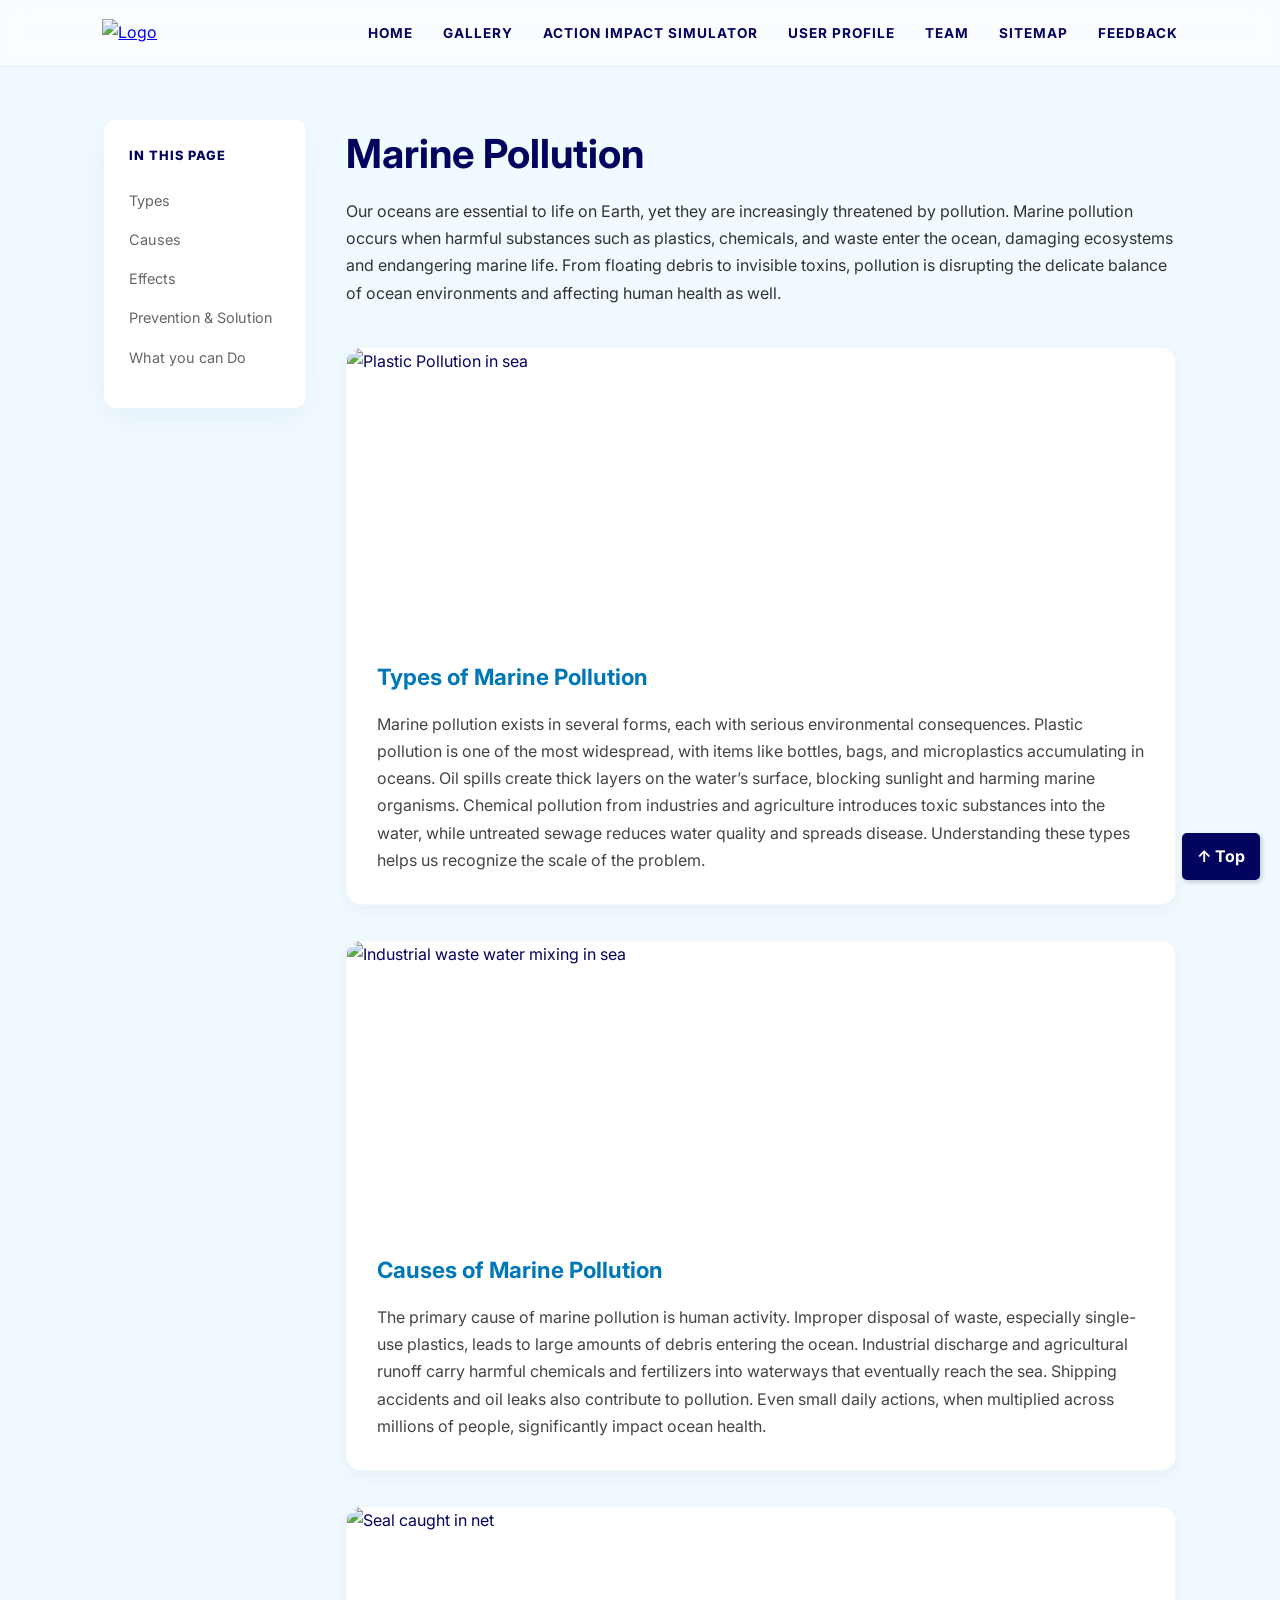
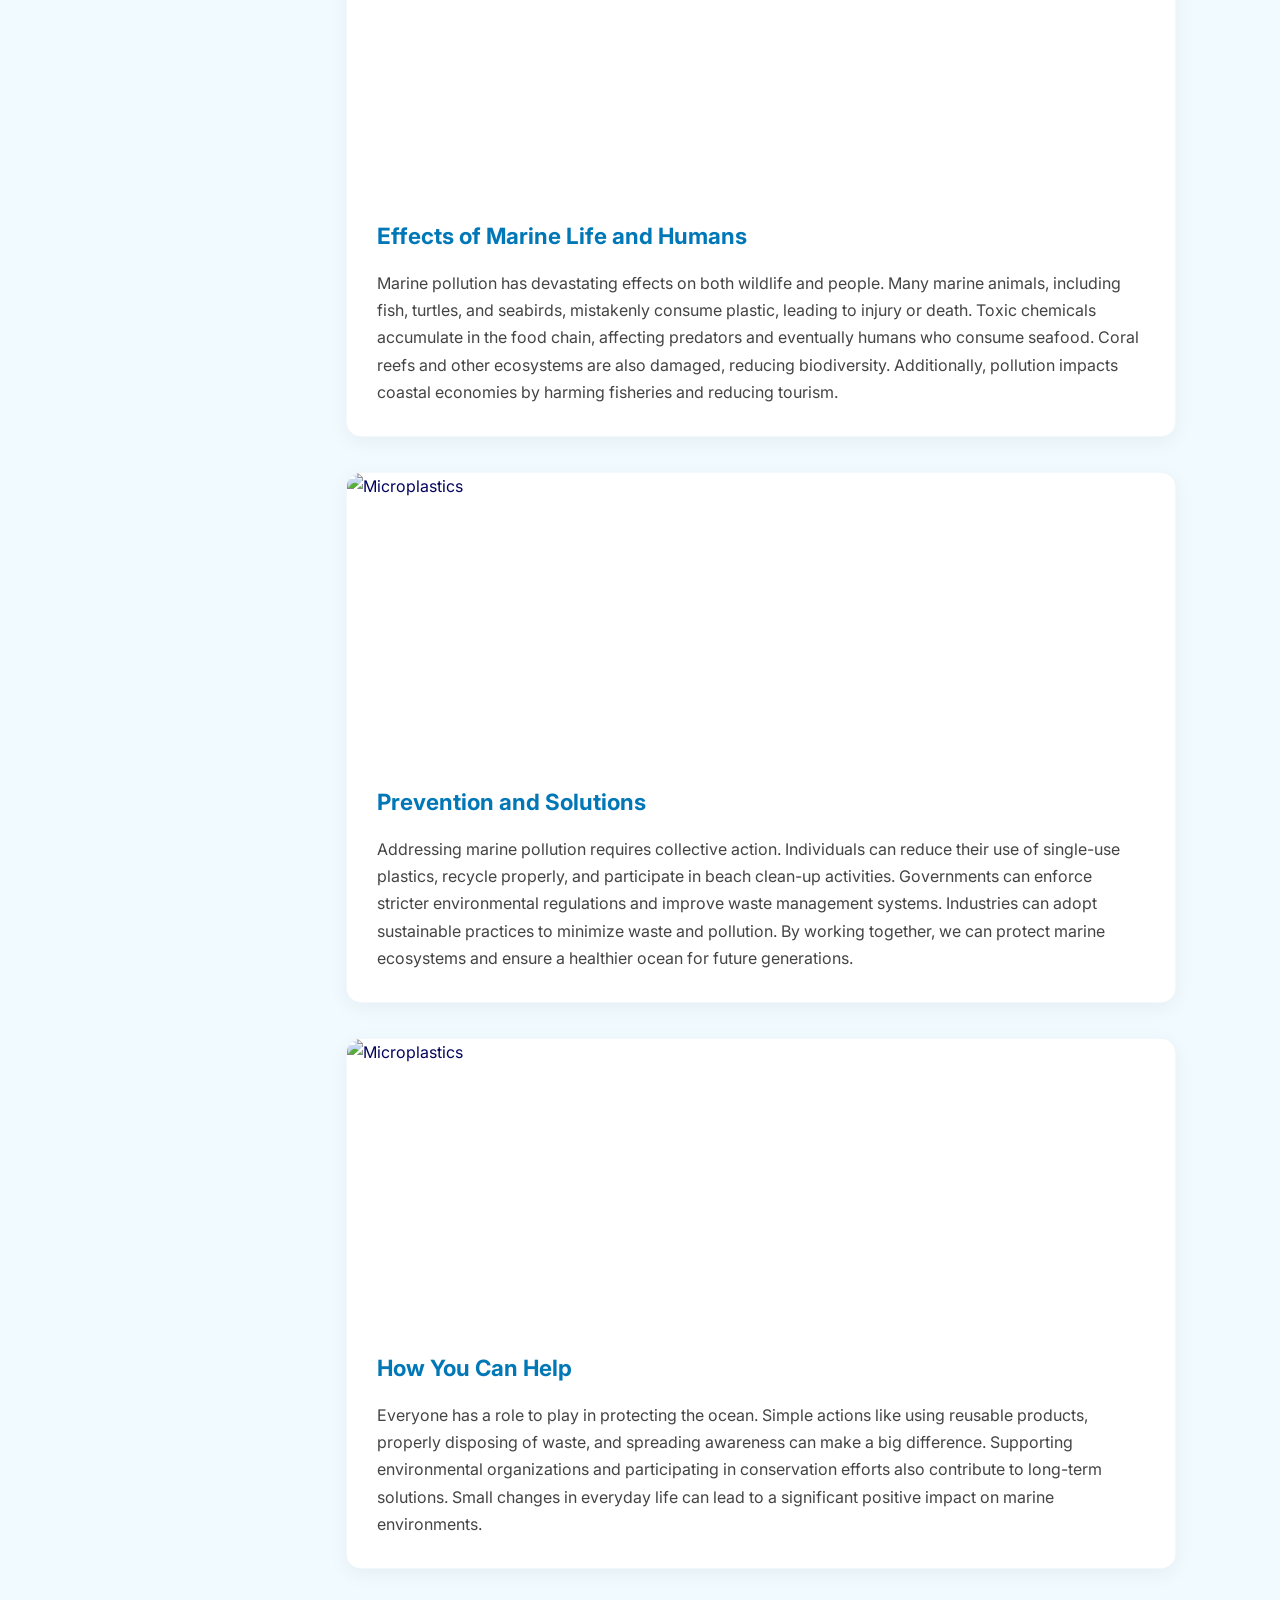
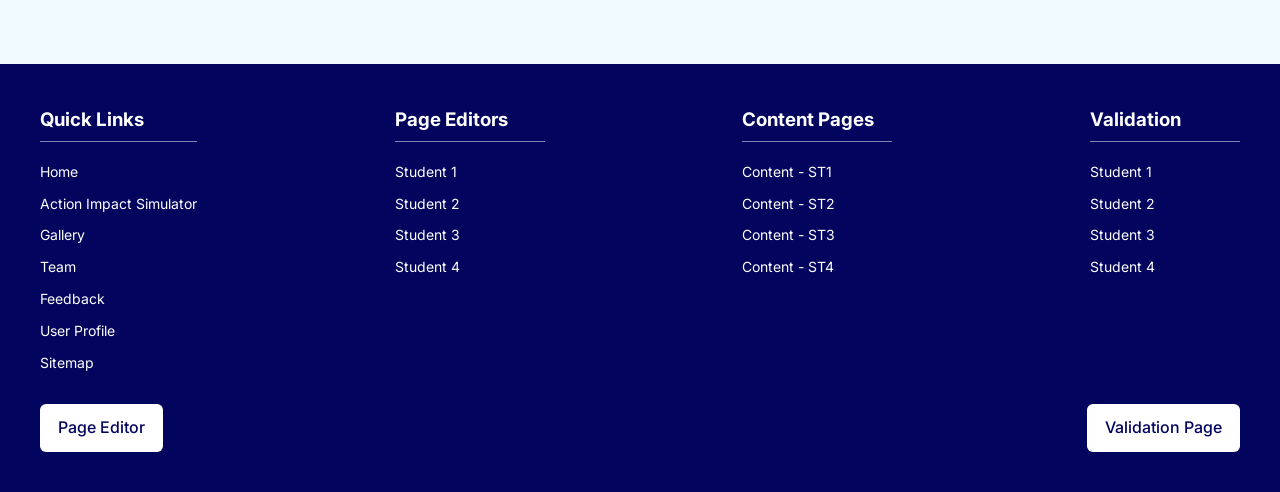
==== content_ST1.html @ d45e1ac7 "Add files via upload" ====
<!DOCTYPE html>
<html lang="en">
<head>
    <meta charset="UTF-8">
    <meta name="viewport" content="width=device-width, initial-scale=1.0">
    <title>Plastic Pollution | Life Below Water</title>
    <link rel="stylesheet" href="Global.css">
    <link rel="stylesheet" href="content_ST1.css">
    <link href="https://fonts.googleapis.com/css2?family=Inter:wght@400;700&family=Outfit:wght@400;700&display=swap"
        rel="stylesheet">
</head>
<body id="top">

    <header>
        <a href="Home.html" class="logo">
            <img src="Images/Student1_image18.png" alt="Logo">
        </a>

        <nav>
            <ul>
                <li><a href="Home.html">Home</a></li>
                <li><a href="Gallery.html">Gallery</a></li>
                <li><a href="Peer.html">Action Impact Simulator</a></li>
                <li><a href="Peer.html">User Profile</a></li>
                <li><a href="Peer.html">Team</a></li>
                <li><a href="Peer.html">Sitemap</a></li>
                <li><a href="Peer.html">Feedback</a></li>
            </ul>
        </nav>
    </header>

    <main class="page-wrapper">
        <aside class="side-nav">
            <div class="side-nav-title">In this Page</div>
            <ul>
                <li><a href="#types">Types</a></li>
                <li><a href="#causes">Causes</a></li>
                <li><a href="#effects">Effects</a></li>
                <li><a href="#remedy">Prevention & Solution</a></li>
                <li><a href="#action">What you can Do</a></li>
            </ul>
        </aside>

        <div class="content-container">
            <section class="intro-box">
                <h1>Marine Pollution</h1>
                <p>Our oceans are essential to life on Earth, yet they are increasingly threatened by pollution. Marine pollution occurs when harmful substances such as plastics, chemicals, and waste enter the ocean, damaging ecosystems and endangering marine life. From floating debris to invisible toxins, pollution is disrupting the delicate balance of ocean environments and affecting human health as well.</p>
            </section>

            <section id="types" class="content-card">
                <div class="card-image">
                    <img src="Images/Student1_image12.jpg" alt="Plastic Pollution in sea">
                </div>
                <div class="card-text">
                    <h2>Types of Marine Pollution</h2>
                    <p>Marine pollution exists in several forms, each with serious environmental consequences. Plastic pollution is one of the most widespread, with items like bottles, bags, and microplastics accumulating in oceans. Oil spills create thick layers on the water’s surface, blocking sunlight and harming marine organisms. Chemical pollution from industries and agriculture introduces toxic substances into the water, while untreated sewage reduces water quality and spreads disease. Understanding these types helps us recognize the scale of the problem.</p>
                </div>
            </section>

            <section id="causes" class="content-card">
                <div class="card-image">
                    <img src="Images/Student1_image13.jpg" alt="Industrial waste water mixing in sea">
                </div>
                <div class="card-text">
                    <h2>Causes of Marine Pollution</h2>
                    <p>The primary cause of marine pollution is human activity. Improper disposal of waste, especially single-use plastics, leads to large amounts of debris entering the ocean. Industrial discharge and agricultural runoff carry harmful chemicals and fertilizers into waterways that eventually reach the sea. Shipping accidents and oil leaks also contribute to pollution. Even small daily actions, when multiplied across millions of people, significantly impact ocean health.</p>
                </div>
            </section>

            <section id="effects" class="content-card">
                <div class="card-image">
                    <img src="Images/Student1_image14.jpg" alt="Seal caught in net">
                </div>
                <div class="card-text">
                    <h2>Effects of Marine Life and Humans</h2>
                    <p>Marine pollution has devastating effects on both wildlife and people. Many marine animals, including fish, turtles, and seabirds, mistakenly consume plastic, leading to injury or death. Toxic chemicals accumulate in the food chain, affecting predators and eventually humans who consume seafood. Coral reefs and other ecosystems are also damaged, reducing biodiversity. Additionally, pollution impacts coastal economies by harming fisheries and reducing tourism.</p>
                </div>
            </section>

            <section id="remedy" class="content-card">
                <div class="card-image">
                    <img src="Images/Student1_image15.jpg" alt="Microplastics">
                </div>
                <div class="card-text">
                    <h2>Prevention and Solutions</h2>
                    <p>Addressing marine pollution requires collective action. Individuals can reduce their use of single-use plastics, recycle properly, and participate in beach clean-up activities. Governments can enforce stricter environmental regulations and improve waste management systems. Industries can adopt sustainable practices to minimize waste and pollution. By working together, we can protect marine ecosystems and ensure a healthier ocean for future generations.</p>
                </div>
            </section>

            <section id="action" class="content-card">
                <div class="card-image">
                    <img src="Images/Student1_image16.jpg" alt="Microplastics">
                </div>
                <div class="card-text">
                    <h2>How You Can Help</h2>
                    <p>Everyone has a role to play in protecting the ocean. Simple actions like using reusable products, properly disposing of waste, and spreading awareness can make a big difference. Supporting environmental organizations and participating in conservation efforts also contribute to long-term solutions. Small changes in everyday life can lead to a significant positive impact on marine environments.</p>
                </div>
            </section>
        </div>
    </main>

    <a href="#top" class="top-button">↑ Top</a>

    <footer class="footer">

        <div class="footer-container">

        <div class="footer-column">
        <h3>Quick Links</h3>
        <a href="Home.html">Home</a>
        <a href="Peer.html">Action Impact Simulator</a>
        <a href="Gallery.html">Gallery</a>
        <a href="Peer.html">Team</a>
        <a href="Peer.html">Feedback</a>
        <a href="Peer.html">User Profile</a>
        <a href="Peer.html">Sitemap</a>
        </div>

        <div class="footer-column">
        <h3>Page Editors</h3>
        <a href="pageEditor_ST1.html">Student 1</a>
        <a href="Peer.html">Student 2</a>
        <a href="Peer.html">Student 3</a>
        <a href="Peer.html">Student 4</a>
        </div>

        <div class="footer-column">
        <h3>Content Pages</h3>
        <a href="content_ST1.html">Content - ST1</a>
        <a href="Peer.html">Content - ST2</a>
        <a href="Peer.html">Content - ST3</a>
        <a href="Peer.html">Content - ST4</a>
        </div>

        <div class="footer-column">
        <h3>Validation</h3>
        <a href="validation_ST1.html">Student 1</a>
        <a href="Peer.html">Student 2</a>
        <a href="Peer.html">Student 3</a>
        <a href="Peer.html">Student 4</a>
        </div>

    </div>


    <div class="footer-bottom">
        <a href="pageEditor_ST1.html" class="footer-btn">Page Editor</a>
        <a href="validation_ST1.html" class="footer-btn">Validation Page</a>
    </div>

    </footer>


</body>
</html>
---- Global.css ----
:root {
    --primary: #0077b6;       
    --secondary: #48cae4;     
    --dark: #03045e;          
    --white: #ffffff;
    --glass: rgba(255, 255, 255, 0.649);
    --transition: all 0.5s cubic-bezier(0.165, 0.84, 0.44, 1);
}

* {
    margin: 0;
    padding: 0;
    box-sizing: border-box;
}

body {
    font-family: 'Inter', sans-serif;
    background-color: #f0faff;
    color: var(--dark);
    line-height: 1.7;
    overflow-x: hidden;
}

header {
    background: var(--glass);
    backdrop-filter: blur(15px);
    -webkit-backdrop-filter: blur(15px);
    padding: 1.2rem 8%;
    display: flex;
    justify-content: space-between;
    align-items: center;
    position: fixed;
    top: 0;
    width: 100%;
    z-index: 1000;
    border-bottom: 1px solid rgba(0, 119, 182, 0.1);
}

.logo {
    display: flex;
    align-items: center;
    transition: var(--transition);
}

.logo img {
    max-height: 50px; 
    width: auto;
    object-fit: contain; 
}

.logo:hover {
    opacity: 0.8; 
}
nav ul {
    display: flex;
    list-style: none;
    gap: 30px;
}

nav a {
    text-decoration: none;
    color: var(--dark);
    font-size: 0.85rem;
    font-weight: 700;
    text-transform: uppercase;
    letter-spacing: 1px;
    transition: var(--transition);
}

nav a:hover, nav a.active { color: var(--primary); }

.footer {
  background-color: #03045e;
  color: white;
  padding: 40px 20px;
  margin-top: 0;
}

.footer-container {
  display: flex;
  justify-content: space-between;
  flex-wrap: wrap;
  max-width: 1200px;
  margin: auto;
}

.footer-column {
  display: flex;
  flex-direction: column;
  gap: 8px;
  min-width: 150px;
}

.footer-column h3 {
  margin-bottom: 10px;
  padding-bottom: 5px;
  border-bottom: 1px solid rgba(255, 255, 255, 0.5);
}

.footer-column a {
  color: white;
  text-decoration: none;
  font-size: 14px;
  transition: 0.3s;
}

.footer-column a:hover {
  text-decoration: underline;
  opacity: 0.8;
}

.footer-bottom {
  margin-top: 30px;
  display: flex;
  justify-content: space-between;
  align-items: center;
  max-width: 1200px;
  margin-left: auto;
  margin-right: auto;
}

.footer-btn {
  background-color: white;
  color:#03045e;
  padding: 10px 18px;
  border-radius: 6px;
  text-decoration: none;
  font-weight: 500;
  transition: 0.3s;
}

.footer-btn:hover {
  background-color: #e0e0e0;
}

.top-button {
      position: fixed;
      bottom: 20px;
      right: 20px;
      background-color: var(--dark);
      color: white;
      padding: 10px 15px;
      border: none;
      border-radius: 5px;
      text-decoration: none;
      font-weight: bold;
      box-shadow: 2px 2px 5px rgba(0,0,0,0.2);
    }

    .top-button:hover {
      background-color: var(--primary);
    }
---- content_ST1.css ----
/* Layout Styling */
.page-wrapper {
    display: flex;
    max-width: 1200px;
    margin: 120px auto 60px; /* Space for the fixed header */
    gap: 40px;
    padding: 0 5%;
}

/* Sidebar Styling using Global Theme */
.side-nav {
    width: 800px;
    position: sticky;
    top: 100px;
    height: fit-content;
    background: white;
    padding: 25px;
    border-radius: 12px;
    box-shadow: 0 10px 30px rgba(3, 4, 94, 0.05);
}

.side-nav-title {
    font-weight: 800;
    color: var(--dark);
    text-transform: uppercase;
    font-size: 0.8rem;
    margin-bottom: 20px;
    letter-spacing: 1px;
}

.side-nav ul { list-style: none; }
.side-nav li { margin-bottom: 12px; }
.side-nav a {
    text-decoration: none;
    color: #666;
    font-size: 0.9rem;
    transition: var(--transition);
}

.side-nav a:hover { color: var(--primary); padding-left: 5px; }

/* Content Sections */
.intro-box { margin-bottom: 40px; }
.intro-box h1 { color: var(--dark); font-size: 2.5rem; margin-bottom: 10px; }
.intro-box p {color: #333;}

.content-card {
    background: white;
    border-radius: 15px;
    overflow: hidden;
    margin-bottom: 35px;
    box-shadow: 0 5px 20px rgba(0,0,0,0.05);
    transition: var(--transition);
    border: 1px solid rgba(0, 119, 182, 0.05);
}

.content-card:hover { transform: translateY(-5px); box-shadow: 0 15px 35px rgba(0,0,0,0.1); }

.card-image { position: relative; height: 280px; }
.card-image img { width: 100%; height: 100%; object-fit: cover; }

.card-text { padding: 30px; }
.card-text h2 { color: var(--primary); margin-bottom: 15px; font-size: 1.4rem; }
.card-text p { color: #444; font-size: 1rem; }

/* Responsive Adjustments */
@media (max-width: 900px) {
    .page-wrapper { flex-direction: column; margin-top: 100px; }
    .side-nav { width: 100%; position: relative; top: 0; }
}
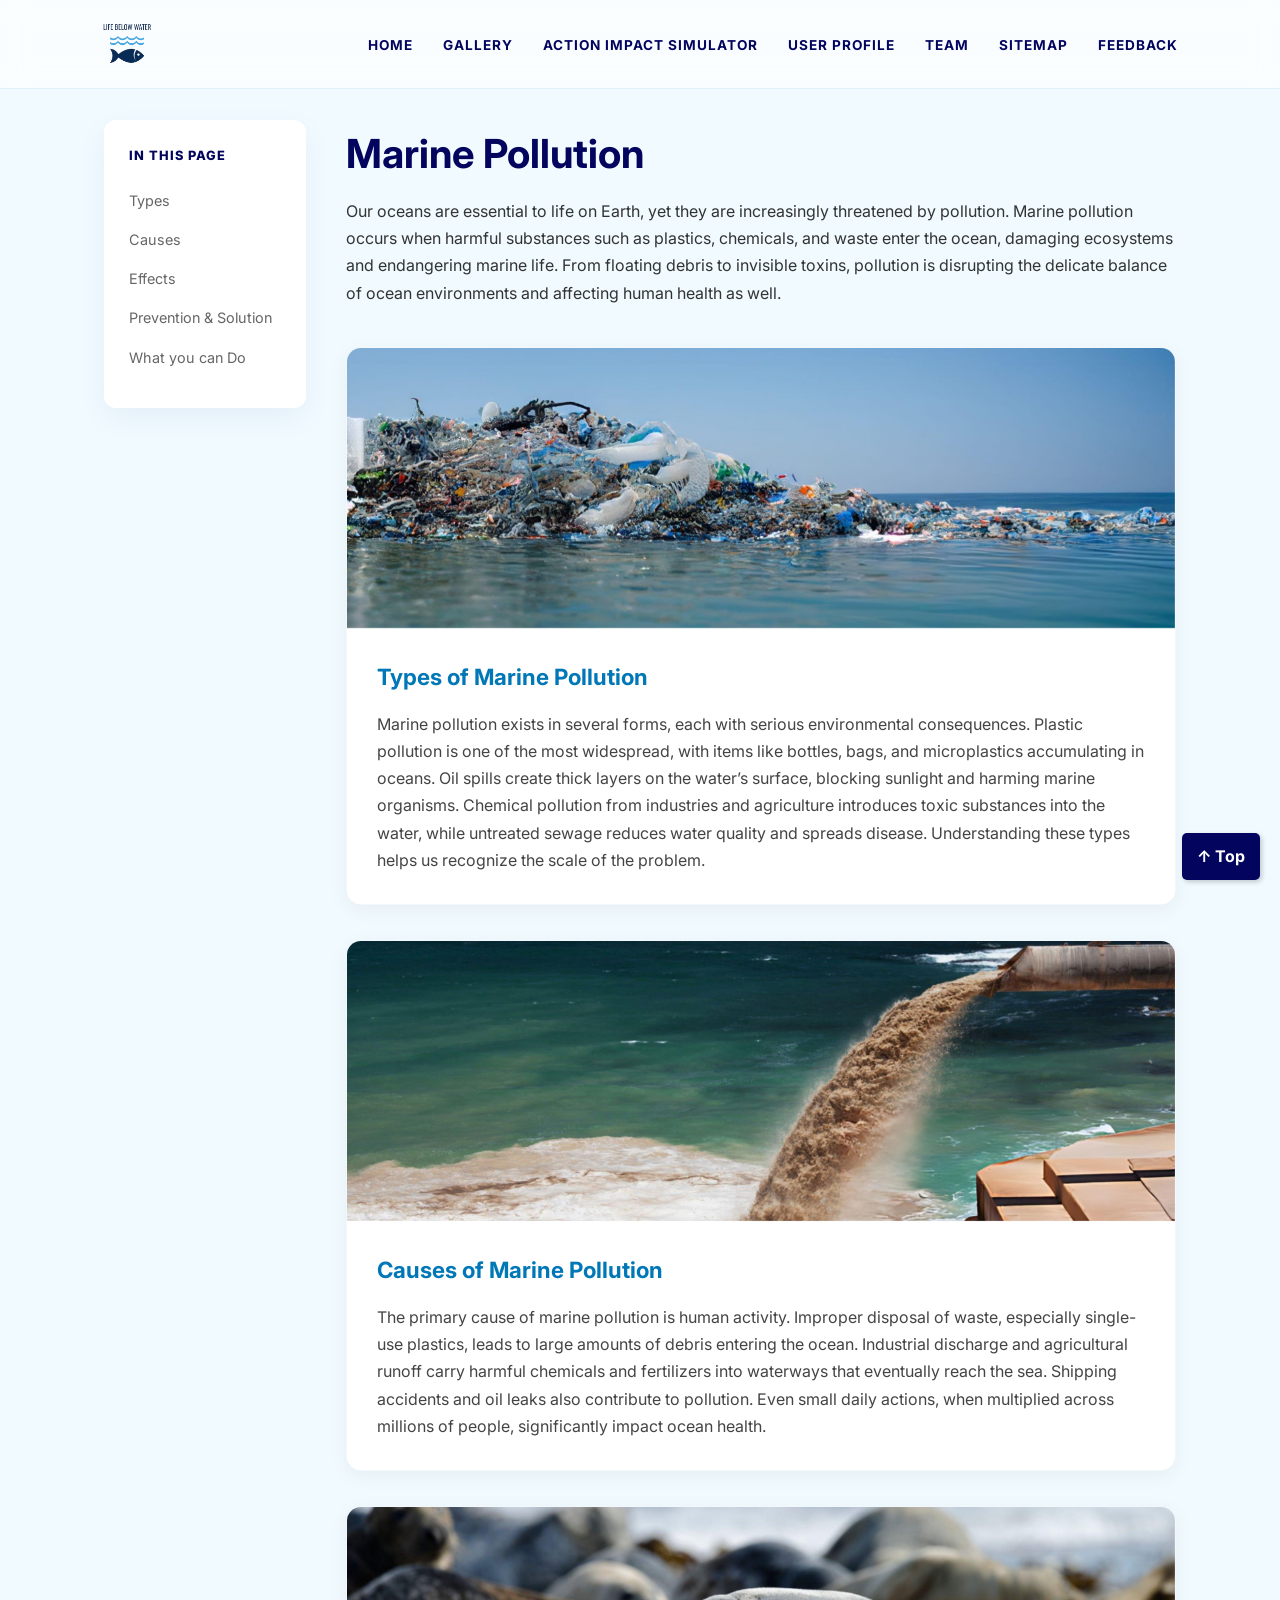
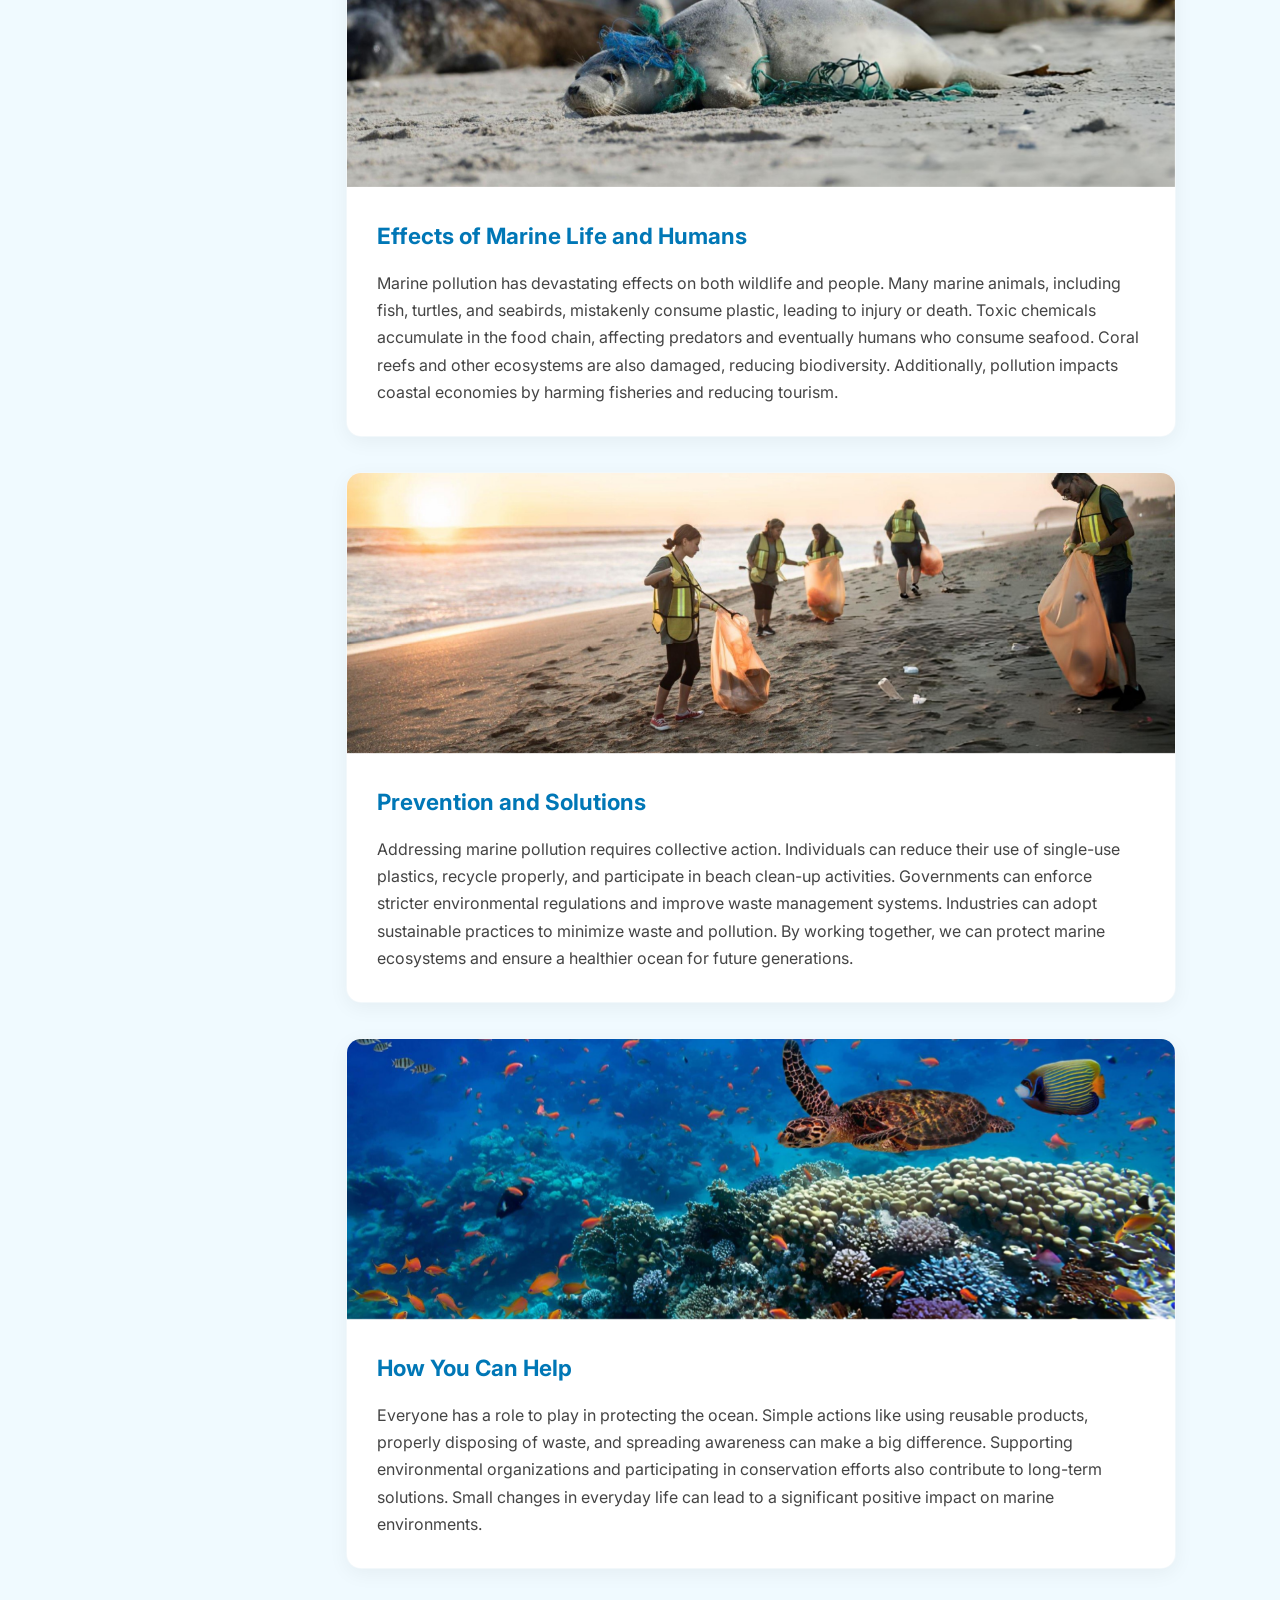
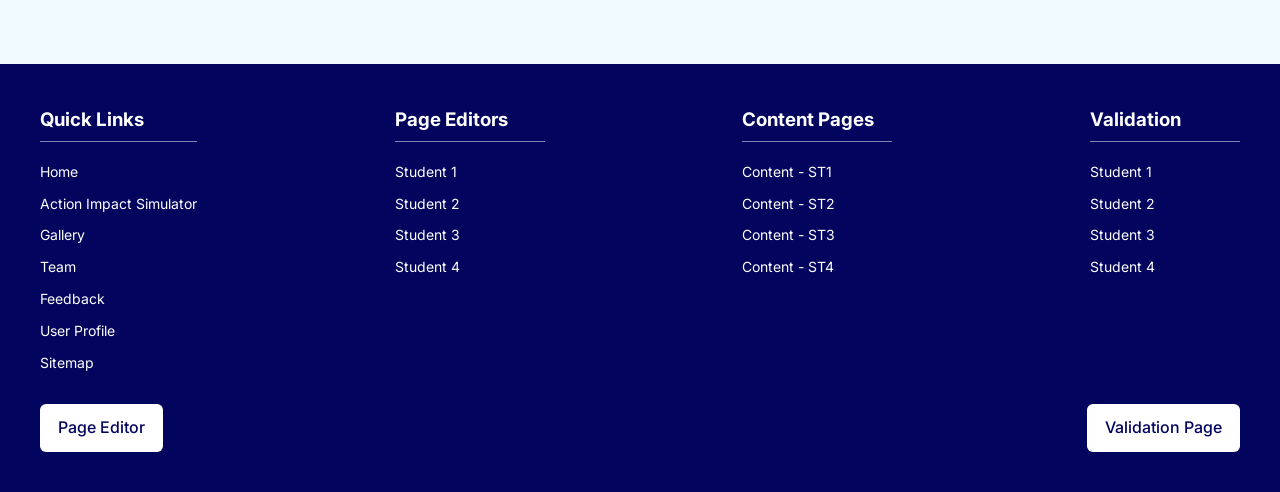
==== commit 06a293f4: "Update content_ST1.html" ====
--- a/content_ST1.html
+++ b/content_ST1.html
@@ -12,13 +12,13 @@
 <body id="top">
 
     <header>
-        <a href="Home.html" class="logo">
-            <img src="Images/Student1_image18.png" alt="Logo">
+        <a href="index.html" class="logo">
+            <img src="Student1_image18.png" alt="Logo">
         </a>
 
         <nav>
             <ul>
-                <li><a href="Home.html">Home</a></li>
+                <li><a href="index.html">Home</a></li>
                 <li><a href="Gallery.html">Gallery</a></li>
                 <li><a href="Peer.html">Action Impact Simulator</a></li>
                 <li><a href="Peer.html">User Profile</a></li>
@@ -49,7 +49,7 @@
 
             <section id="types" class="content-card">
                 <div class="card-image">
-                    <img src="Images/Student1_image12.jpg" alt="Plastic Pollution in sea">
+                    <img src="Student1_image12.jpg" alt="Plastic Pollution in sea">
                 </div>
                 <div class="card-text">
                     <h2>Types of Marine Pollution</h2>
@@ -59,7 +59,7 @@
 
             <section id="causes" class="content-card">
                 <div class="card-image">
-                    <img src="Images/Student1_image13.jpg" alt="Industrial waste water mixing in sea">
+                    <img src="Student1_image13.jpg" alt="Industrial waste water mixing in sea">
                 </div>
                 <div class="card-text">
                     <h2>Causes of Marine Pollution</h2>
@@ -69,7 +69,7 @@
 
             <section id="effects" class="content-card">
                 <div class="card-image">
-                    <img src="Images/Student1_image14.jpg" alt="Seal caught in net">
+                    <img src="Student1_image14.jpg" alt="Seal caught in net">
                 </div>
                 <div class="card-text">
                     <h2>Effects of Marine Life and Humans</h2>
@@ -79,7 +79,7 @@
 
             <section id="remedy" class="content-card">
                 <div class="card-image">
-                    <img src="Images/Student1_image15.jpg" alt="Microplastics">
+                    <img src="Student1_image15.jpg" alt="Microplastics">
                 </div>
                 <div class="card-text">
                     <h2>Prevention and Solutions</h2>
@@ -89,7 +89,7 @@
 
             <section id="action" class="content-card">
                 <div class="card-image">
-                    <img src="Images/Student1_image16.jpg" alt="Microplastics">
+                    <img src="Student1_image16.jpg" alt="Microplastics">
                 </div>
                 <div class="card-text">
                     <h2>How You Can Help</h2>
@@ -107,7 +107,7 @@
 
         <div class="footer-column">
         <h3>Quick Links</h3>
-        <a href="Home.html">Home</a>
+        <a href="index.html">Home</a>
         <a href="Peer.html">Action Impact Simulator</a>
         <a href="Gallery.html">Gallery</a>
         <a href="Peer.html">Team</a>
@@ -152,4 +152,4 @@
 
 
 </body>
-</html>+</html>
